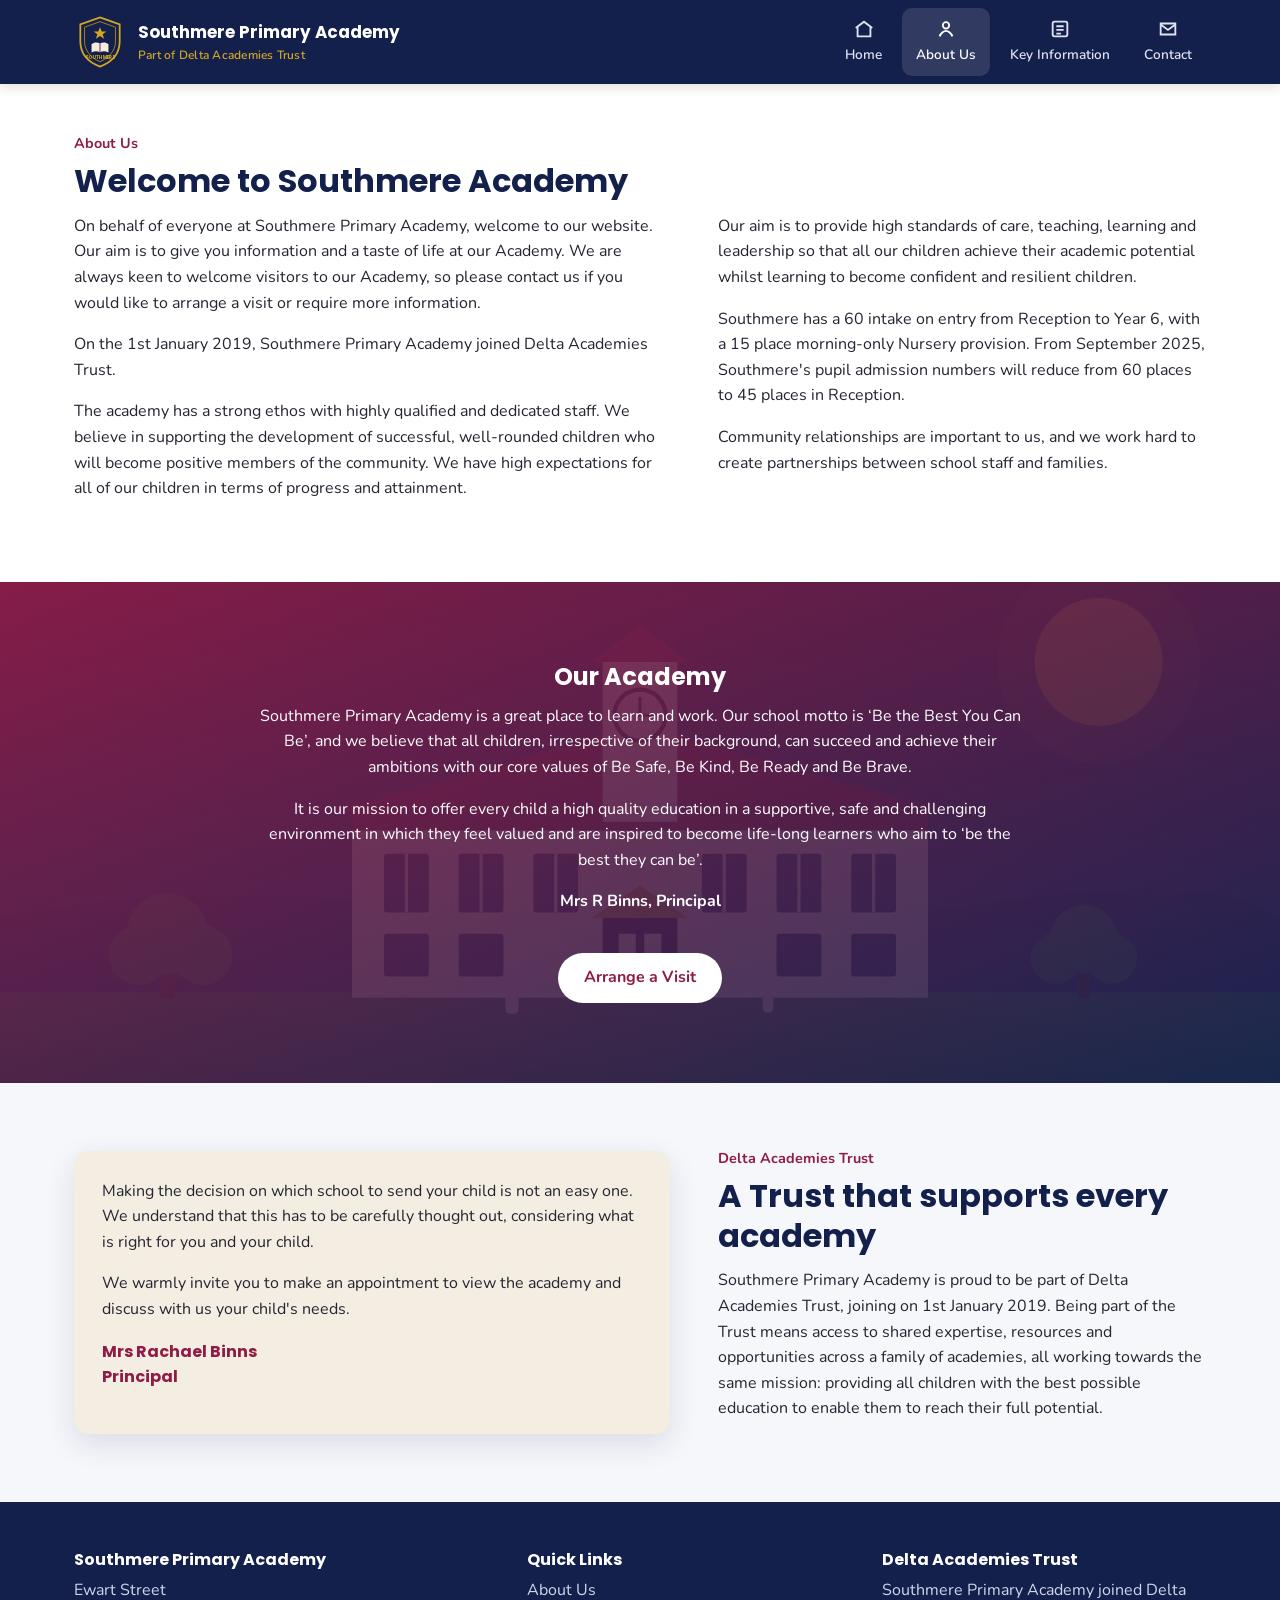
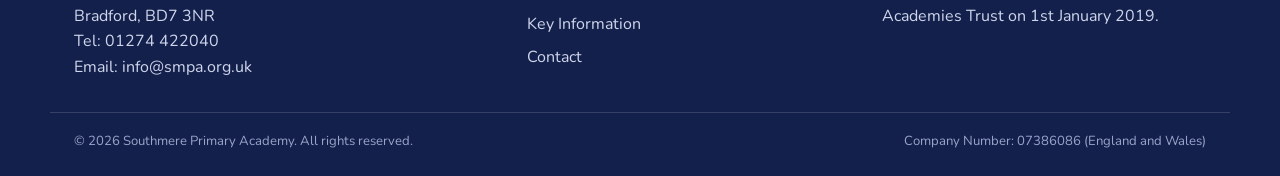
==== about.html @ 52278a7e "Move site files to repo root for GitHub Pages" ====
<!DOCTYPE html>
<html lang="en">
<head>
<meta charset="UTF-8">
<meta name="viewport" content="width=device-width, initial-scale=1.0">
<title>About Us | Southmere Primary Academy</title>
<meta name="description" content="Learn about Southmere Primary Academy, our ethos, our Principal, and Delta Academies Trust.">
<link rel="stylesheet" href="css/style.css">
</head>
<body>

<a class="skip-link" href="#main">Skip to main content</a>

<header class="site-header">
  <div class="container">
    <a class="brand" href="index.html">
      <svg class="brand-logo" viewBox="0 0 64 74" xmlns="http://www.w3.org/2000/svg" aria-hidden="true">
        <path d="M32 2 L60 12 V36 C60 54 48 66 32 72 C16 66 4 54 4 36 V12 Z" fill="#14204c" stroke="#d3a625" stroke-width="2.5"/>
        <path d="M32 8 L54 16 V36 C54 50 44 60 32 65 C20 60 10 50 10 36 V16 Z" fill="none" stroke="#d3a625" stroke-width="1"/>
        <polygon points="32,16 34.5,22 41,22 35.8,26 37.8,32.5 32,28.5 26.2,32.5 28.2,26 23,22 29.5,22" fill="#d3a625"/>
        <path d="M20 40 C24 37 28 37 32 39 C36 37 40 37 44 40 V52 C40 49.5 36 49.5 32 51.5 C28 49.5 24 49.5 20 52 Z" fill="#f4ede1"/>
        <line x1="32" y1="39" x2="32" y2="51.5" stroke="#8f1c47" stroke-width="1.4"/>
        <text x="32" y="61" text-anchor="middle" font-family="Poppins, sans-serif" font-size="6.2" font-weight="700" fill="#d3a625" letter-spacing="0.5">SOUTHMERE</text>
      </svg>
      <span class="brand-text">
        <span class="name">Southmere Primary Academy</span>
        <span class="trust">Part of Delta Academies Trust</span>
      </span>
    </a>

    <button class="nav-toggle" aria-label="Open menu" aria-expanded="false">
      <svg viewBox="0 0 24 24" fill="none" stroke="currentColor" stroke-width="2" aria-hidden="true"><path d="M3 6h18M3 12h18M3 18h18"/></svg>
    </button>

    <nav class="main-nav" aria-label="Primary">
      <ul>
        <li><a href="index.html">
          <svg viewBox="0 0 24 24" fill="none" stroke="currentColor" stroke-width="2" aria-hidden="true"><path d="M3 11l9-7 9 7"/><path d="M5 10v10h14V10"/></svg>
          Home
        </a></li>
        <li><a href="about.html" aria-current="page">
          <svg viewBox="0 0 24 24" fill="none" stroke="currentColor" stroke-width="2" aria-hidden="true"><circle cx="12" cy="8" r="3.5"/><path d="M5 20c1.5-4 5-6 7-6s5.5 2 7 6"/></svg>
          About Us
        </a></li>
        <li><a href="key-information.html">
          <svg viewBox="0 0 24 24" fill="none" stroke="currentColor" stroke-width="2" aria-hidden="true"><rect x="4" y="4" width="16" height="16" rx="2"/><path d="M8 9h8M8 13h8M8 17h5"/></svg>
          Key Information
        </a></li>
        <li><a href="contact.html">
          <svg viewBox="0 0 24 24" fill="none" stroke="currentColor" stroke-width="2" aria-hidden="true"><path d="M4 6h16v12H4z"/><path d="M4 7l8 6 8-6"/></svg>
          Contact
        </a></li>
      </ul>
    </nav>
  </div>
</header>

<main id="main">

  <section class="section section-alt" style="padding-top:48px;">
    <div class="container">
      <span class="eyebrow">About Us</span>
      <h1 class="section-heading">Welcome to Southmere Academy</h1>
      <div class="two-col" style="align-items:flex-start;">
        <div>
          <p>On behalf of everyone at Southmere Primary Academy, welcome to our website. Our aim is to give you information and a taste of life at our Academy. We are always keen to welcome visitors to our Academy, so please contact us if you would like to arrange a visit or require more information.</p>
          <p>On the 1st January 2019, Southmere Primary Academy joined Delta Academies Trust.</p>
          <p>The academy has a strong ethos with highly qualified and dedicated staff. We believe in supporting the development of successful, well-rounded children who will become positive members of the community. We have high expectations for all of our children in terms of progress and attainment.</p>
        </div>
        <div>
          <p>Our aim is to provide high standards of care, teaching, learning and leadership so that all our children achieve their academic potential whilst learning to become confident and resilient children.</p>
          <p>Southmere has a 60 intake on entry from Reception to Year 6, with a 15 place morning-only Nursery provision. From September 2025, Southmere's pupil admission numbers will reduce from 60 places to 45 places in Reception.</p>
          <p>Community relationships are important to us, and we work hard to create partnerships between school staff and families.</p>
        </div>
      </div>
    </div>
  </section>

  <section class="quote-banner">
    <img class="hero-illustration" src="assets/hero-illustration.svg" alt="" role="presentation">

    <div class="container">
      <h2>Our Academy</h2>
      <p>Southmere Primary Academy is a great place to learn and work. Our school motto is &lsquo;Be the Best You Can Be&rsquo;, and we believe that all children, irrespective of their background, can succeed and achieve their ambitions with our core values of Be Safe, Be Kind, Be Ready and Be Brave.</p>
      <p>It is our mission to offer every child a high quality education in a supportive, safe and challenging environment in which they feel valued and are inspired to become life-long learners who aim to &lsquo;be the best they can be&rsquo;.</p>
      <p style="font-weight:700;">Mrs R Binns, Principal</p>
      <a class="cta-white" href="contact.html">Arrange a Visit</a>
    </div>
  </section>

  <section class="section">
    <div class="container two-col">
      <div class="principal-card">
        <p>Making the decision on which school to send your child is not an easy one. We understand that this has to be carefully thought out, considering what is right for you and your child.</p>
        <p>We warmly invite you to make an appointment to view the academy and discuss with us your child's needs.</p>
        <p class="signature">Mrs Rachael Binns<br>Principal</p>
      </div>
      <div>
        <span class="eyebrow">Delta Academies Trust</span>
        <h2 class="section-heading">A Trust that supports every academy</h2>
        <p>Southmere Primary Academy is proud to be part of Delta Academies Trust, joining on 1st January 2019. Being part of the Trust means access to shared expertise, resources and opportunities across a family of academies, all working towards the same mission: providing all children with the best possible education to enable them to reach their full potential.</p>
      </div>
    </div>
  </section>

</main>

<footer class="site-footer">
  <div class="container footer-grid">
    <div>
      <h4>Southmere Primary Academy</h4>
      <address>
        Ewart Street<br>
        Bradford, BD7 3NR<br>
        Tel: <a href="tel:01274422040">01274 422040</a><br>
        Email: <a href="mailto:info@smpa.org.uk">info@smpa.org.uk</a>
      </address>
    </div>
    <div>
      <h4>Quick Links</h4>
      <ul>
        <li><a href="about.html">About Us</a></li>
        <li><a href="key-information.html">Key Information</a></li>
        <li><a href="contact.html">Contact</a></li>
      </ul>
    </div>
    <div>
      <h4>Delta Academies Trust</h4>
      <p>Southmere Primary Academy joined Delta Academies Trust on 1st January 2019.</p>
    </div>
  </div>
  <div class="container footer-bottom">
    <span>&copy; 2026 Southmere Primary Academy. All rights reserved.</span>
    <span>Company Number: 07386086 (England and Wales)</span>
  </div>
</footer>

<script src="js/main.js"></script>
</body>
</html>
---- css/style.css ----
/* ============================================
   Southmere Primary Academy
   Plain CSS - no frameworks. Flexbox + Grid.
   ============================================ */

@import url('https://fonts.googleapis.com/css2?family=Nunito:wght@400;600;700;800&family=Poppins:wght@600;700;800&display=swap');

:root {
  --navy: #14204c;
  --navy-light: #233a7a;
  --gold: #d3a625;
  --maroon: #8f1c47;
  --cream: #f4ede1;
  --bg: #f6f7fb;
  --text: #232631;
  --text-light: #5c6070;
  --radius: 14px;
  --max-width: 1180px;
  --shadow: 0 10px 30px rgba(20, 32, 76, 0.12);
}

* { box-sizing: border-box; }

html { scroll-behavior: smooth; }

body {
  margin: 0;
  font-family: 'Nunito', sans-serif;
  color: var(--text);
  background: var(--bg);
  line-height: 1.6;
}

h1, h2, h3, h4 {
  font-family: 'Poppins', sans-serif;
  color: var(--navy);
  margin: 0 0 0.5em;
  line-height: 1.25;
}

p { margin: 0 0 1em; }

a { color: inherit; text-decoration: none; }

img, svg { max-width: 100%; display: block; }

.container {
  width: 100%;
  max-width: var(--max-width);
  margin: 0 auto;
  padding: 0 24px;
}

.visually-hidden {
  position: absolute;
  width: 1px; height: 1px;
  overflow: hidden;
  clip: rect(0 0 0 0);
  white-space: nowrap;
}

/* ---------- Skip link ---------- */
.skip-link {
  position: absolute;
  left: -999px;
  top: 0;
  background: var(--gold);
  color: var(--navy);
  padding: 10px 16px;
  z-index: 999;
  font-weight: 700;
  border-radius: 0 0 8px 0;
}
.skip-link:focus { left: 0; }

/* ---------- Header ---------- */
.site-header {
  background: var(--navy);
  position: sticky;
  top: 0;
  z-index: 100;
  box-shadow: 0 2px 12px rgba(0,0,0,0.15);
}

.site-header .container {
  display: flex;
  align-items: center;
  justify-content: space-between;
  gap: 20px;
  min-height: 84px;
}

.brand {
  display: flex;
  align-items: center;
  gap: 12px;
  color: #fff;
}

.brand-logo { width: 52px; height: 52px; flex-shrink: 0; }

.brand-text { display: flex; flex-direction: column; }
.brand-text .name { font-family: 'Poppins', sans-serif; font-weight: 700; font-size: 1.05rem; color: #fff; }
.brand-text .trust { font-size: 0.75rem; color: var(--gold); font-weight: 600; letter-spacing: 0.02em; }

.main-nav ul {
  list-style: none;
  display: flex;
  gap: 6px;
  margin: 0;
  padding: 0;
}

.main-nav a {
  display: flex;
  flex-direction: column;
  align-items: center;
  gap: 4px;
  color: #dfe4f5;
  font-size: 0.85rem;
  font-weight: 600;
  padding: 10px 14px;
  border-radius: 10px;
  transition: background 0.2s ease, color 0.2s ease;
}

.main-nav a svg { width: 22px; height: 22px; }

.main-nav a:hover,
.main-nav a:focus-visible,
.main-nav a[aria-current="page"] {
  background: rgba(255,255,255,0.12);
  color: #fff;
}

.nav-toggle {
  display: none;
  background: none;
  border: 2px solid rgba(255,255,255,0.4);
  border-radius: 8px;
  width: 44px;
  height: 44px;
  color: #fff;
  cursor: pointer;
  align-items: center;
  justify-content: center;
}
.nav-toggle svg { width: 22px; height: 22px; }

/* ---------- Hero ---------- */
.hero {
  position: relative;
  color: #fff;
  overflow: hidden;
  min-height: 480px;
  display: flex;
  align-items: flex-end;
}

.hero-illustration {
  position: absolute;
  inset: 0;
  width: 100%;
  height: 100%;
  object-fit: cover;
}

.hero::after {
  content: "";
  position: absolute;
  inset: 0;
  background: linear-gradient(180deg, rgba(20,32,76,0.15) 0%, rgba(20,32,76,0.85) 100%);
}

.hero-content {
  position: relative;
  z-index: 2;
  padding-bottom: 48px;
  width: 100%;
}

.hero-eyebrow {
  font-weight: 700;
  color: var(--gold);
  margin-bottom: 6px;
  font-size: 1rem;
}

.hero h1 {
  color: #fff;
  font-size: clamp(1.8rem, 4vw, 2.8rem);
  max-width: 720px;
  margin-bottom: 18px;
}

.quick-links {
  display: flex;
  flex-wrap: wrap;
  gap: 12px;
}

.pill-btn {
  background: var(--navy-light);
  color: #fff;
  font-weight: 700;
  padding: 12px 22px;
  border-radius: 999px;
  font-size: 0.95rem;
  transition: transform 0.15s ease, background 0.15s ease;
  border: none;
  cursor: pointer;
}
.pill-btn:hover, .pill-btn:focus-visible { background: var(--gold); color: var(--navy); transform: translateY(-2px); }
.pill-btn.maroon { background: var(--maroon); }
.pill-btn.gold { background: var(--gold); color: var(--navy); }

/* ---------- Sections ---------- */
.section {
  padding: 64px 0;
}
.section-narrow { max-width: 760px; }
.section-alt { background: #fff; }

.section-heading {
  font-size: clamp(1.5rem, 3vw, 2rem);
  margin-bottom: 0.4em;
}

.eyebrow {
  color: var(--maroon);
  font-weight: 700;
  font-size: 0.9rem;
  margin-bottom: 6px;
  display: block;
}

/* Welcome / two column */
.two-col {
  display: grid;
  grid-template-columns: 1.1fr 0.9fr;
  gap: 48px;
  align-items: center;
}

.principal-card {
  background: var(--cream);
  border-radius: var(--radius);
  padding: 28px;
  box-shadow: var(--shadow);
}
.principal-card .signature { font-family: 'Poppins', sans-serif; font-weight: 700; color: var(--maroon); margin-top: 14px; }

/* Values grid */
.values-grid {
  display: grid;
  grid-template-columns: repeat(4, 1fr);
  gap: 20px;
  margin-top: 32px;
}

.value-card {
  background: #fff;
  border-radius: var(--radius);
  padding: 24px 18px;
  text-align: center;
  box-shadow: var(--shadow);
  border-top: 4px solid var(--gold);
}
.value-card:nth-child(2) { border-top-color: var(--maroon); }
.value-card:nth-child(3) { border-top-color: var(--navy-light); }
.value-card:nth-child(4) { border-top-color: var(--gold); }

.value-card svg { width: 40px; height: 40px; margin: 0 auto 12px; color: var(--navy); }
.value-card h3 { font-size: 1.05rem; margin-bottom: 6px; }
.value-card p { color: var(--text-light); font-size: 0.92rem; margin: 0; }

/* Info / feature cards */
.card-grid {
  display: grid;
  grid-template-columns: repeat(3, 1fr);
  gap: 24px;
  margin-top: 32px;
}

.feature-card {
  background: #fff;
  border-radius: var(--radius);
  padding: 26px;
  box-shadow: var(--shadow);
  display: flex;
  flex-direction: column;
  gap: 10px;
}
.feature-card .tag {
  align-self: flex-start;
  background: rgba(143, 28, 71, 0.1);
  color: var(--maroon);
  font-weight: 700;
  font-size: 0.75rem;
  padding: 4px 10px;
  border-radius: 999px;
}

/* Quote / maroon banner (matches the "Our Academy" style overlay) */
.quote-banner {
  position: relative;
  color: #fff;
  padding: 80px 0;
  text-align: center;
  overflow: hidden;
}
.quote-banner .hero-illustration {
  filter: saturate(0.8);
}
.quote-banner::after {
  content: "";
  position: absolute;
  inset: 0;
  background: linear-gradient(160deg, rgba(143,28,71,0.92), rgba(20,32,76,0.88));
}
.quote-banner .container { position: relative; z-index: 2; max-width: 820px; }
.quote-banner h2 { color: #fff; }
.quote-banner .cta-white {
  display: inline-block;
  margin-top: 22px;
  background: #fff;
  color: var(--maroon);
  font-weight: 700;
  padding: 12px 26px;
  border-radius: 999px;
}
.quote-banner .cta-white:hover { background: var(--gold); color: var(--navy); }

/* Info tiles page */
.info-grid {
  display: grid;
  grid-template-columns: repeat(3, 1fr);
  gap: 22px;
  margin-top: 32px;
}
.info-tile {
  background: #fff;
  border-radius: var(--radius);
  padding: 22px;
  box-shadow: var(--shadow);
  border-left: 5px solid var(--navy-light);
}
.info-tile h3 { font-size: 1.05rem; }
.info-tile p { color: var(--text-light); font-size: 0.92rem; margin: 0; }

/* Contact page */
.contact-grid {
  display: grid;
  grid-template-columns: 1fr 1fr;
  gap: 40px;
}
.contact-details dt { font-weight: 700; color: var(--navy); margin-top: 16px; font-family: 'Poppins', sans-serif; font-size: 0.85rem; text-transform: none; }
.contact-details dd { margin: 2px 0 0; color: var(--text-light); }

.map-placeholder {
  background: linear-gradient(135deg, var(--navy), var(--navy-light));
  border-radius: var(--radius);
  min-height: 260px;
  display: flex;
  align-items: center;
  justify-content: center;
  color: #dfe4f5;
  font-weight: 600;
  text-align: center;
  padding: 20px;
}

form.contact-form {
  display: flex;
  flex-direction: column;
  gap: 14px;
}
.contact-form label { font-weight: 700; font-size: 0.9rem; color: var(--navy); }
.contact-form input,
.contact-form textarea {
  font-family: inherit;
  font-size: 1rem;
  padding: 12px 14px;
  border: 1.5px solid #d6d9e5;
  border-radius: 10px;
  background: #fff;
}
.contact-form input:focus,
.contact-form textarea:focus {
  outline: 3px solid var(--gold);
  outline-offset: 1px;
  border-color: var(--navy-light);
}
.contact-form button {
  align-self: flex-start;
  margin-top: 6px;
}

/* ---------- Footer ---------- */
.site-footer {
  background: var(--navy);
  color: #cfd6ec;
  padding: 48px 0 24px;
}
.footer-grid {
  display: grid;
  grid-template-columns: 1.3fr 1fr 1fr;
  gap: 32px;
}
.site-footer h4 { color: #fff; font-size: 1rem; }
.site-footer address { font-style: normal; color: #cfd6ec; }
.site-footer ul { list-style: none; margin: 0; padding: 0; }
.site-footer li { margin-bottom: 8px; }
.site-footer a:hover { color: var(--gold); }
.footer-bottom {
  border-top: 1px solid rgba(255,255,255,0.15);
  margin-top: 32px;
  padding-top: 18px;
  font-size: 0.82rem;
  color: #9aa4c9;
  display: flex;
  flex-wrap: wrap;
  justify-content: space-between;
  gap: 10px;
}

/* ---------- Responsive ---------- */
@media (max-width: 900px) {
  .two-col { grid-template-columns: 1fr; }
  .values-grid { grid-template-columns: repeat(2, 1fr); }
  .card-grid { grid-template-columns: repeat(2, 1fr); }
  .info-grid { grid-template-columns: repeat(2, 1fr); }
  .contact-grid { grid-template-columns: 1fr; }
  .footer-grid { grid-template-columns: 1fr 1fr; }
}

@media (max-width: 720px) {
  .nav-toggle { display: flex; }
  .main-nav {
    position: fixed;
    inset: 84px 0 0 0;
    background: var(--navy);
    transform: translateX(100%);
    transition: transform 0.25s ease;
    overflow-y: auto;
  }
  .main-nav.open { transform: translateX(0); }
  .main-nav ul {
    flex-direction: column;
    padding: 20px;
    gap: 4px;
  }
  .main-nav a {
    flex-direction: row;
    justify-content: flex-start;
    font-size: 1rem;
    padding: 14px 12px;
  }
  .values-grid { grid-template-columns: 1fr 1fr; }
  .card-grid { grid-template-columns: 1fr; }
  .info-grid { grid-template-columns: 1fr; }
  .footer-grid { grid-template-columns: 1fr; }
  .hero { min-height: 420px; }
}

@media (max-width: 480px) {
  .values-grid { grid-template-columns: 1fr; }
  .quick-links { flex-direction: column; }
  .pill-btn { text-align: center; }
}

/* Reduced motion */
@media (prefers-reduced-motion: reduce) {
  html { scroll-behavior: auto; }
  * { transition: none !important; }
}
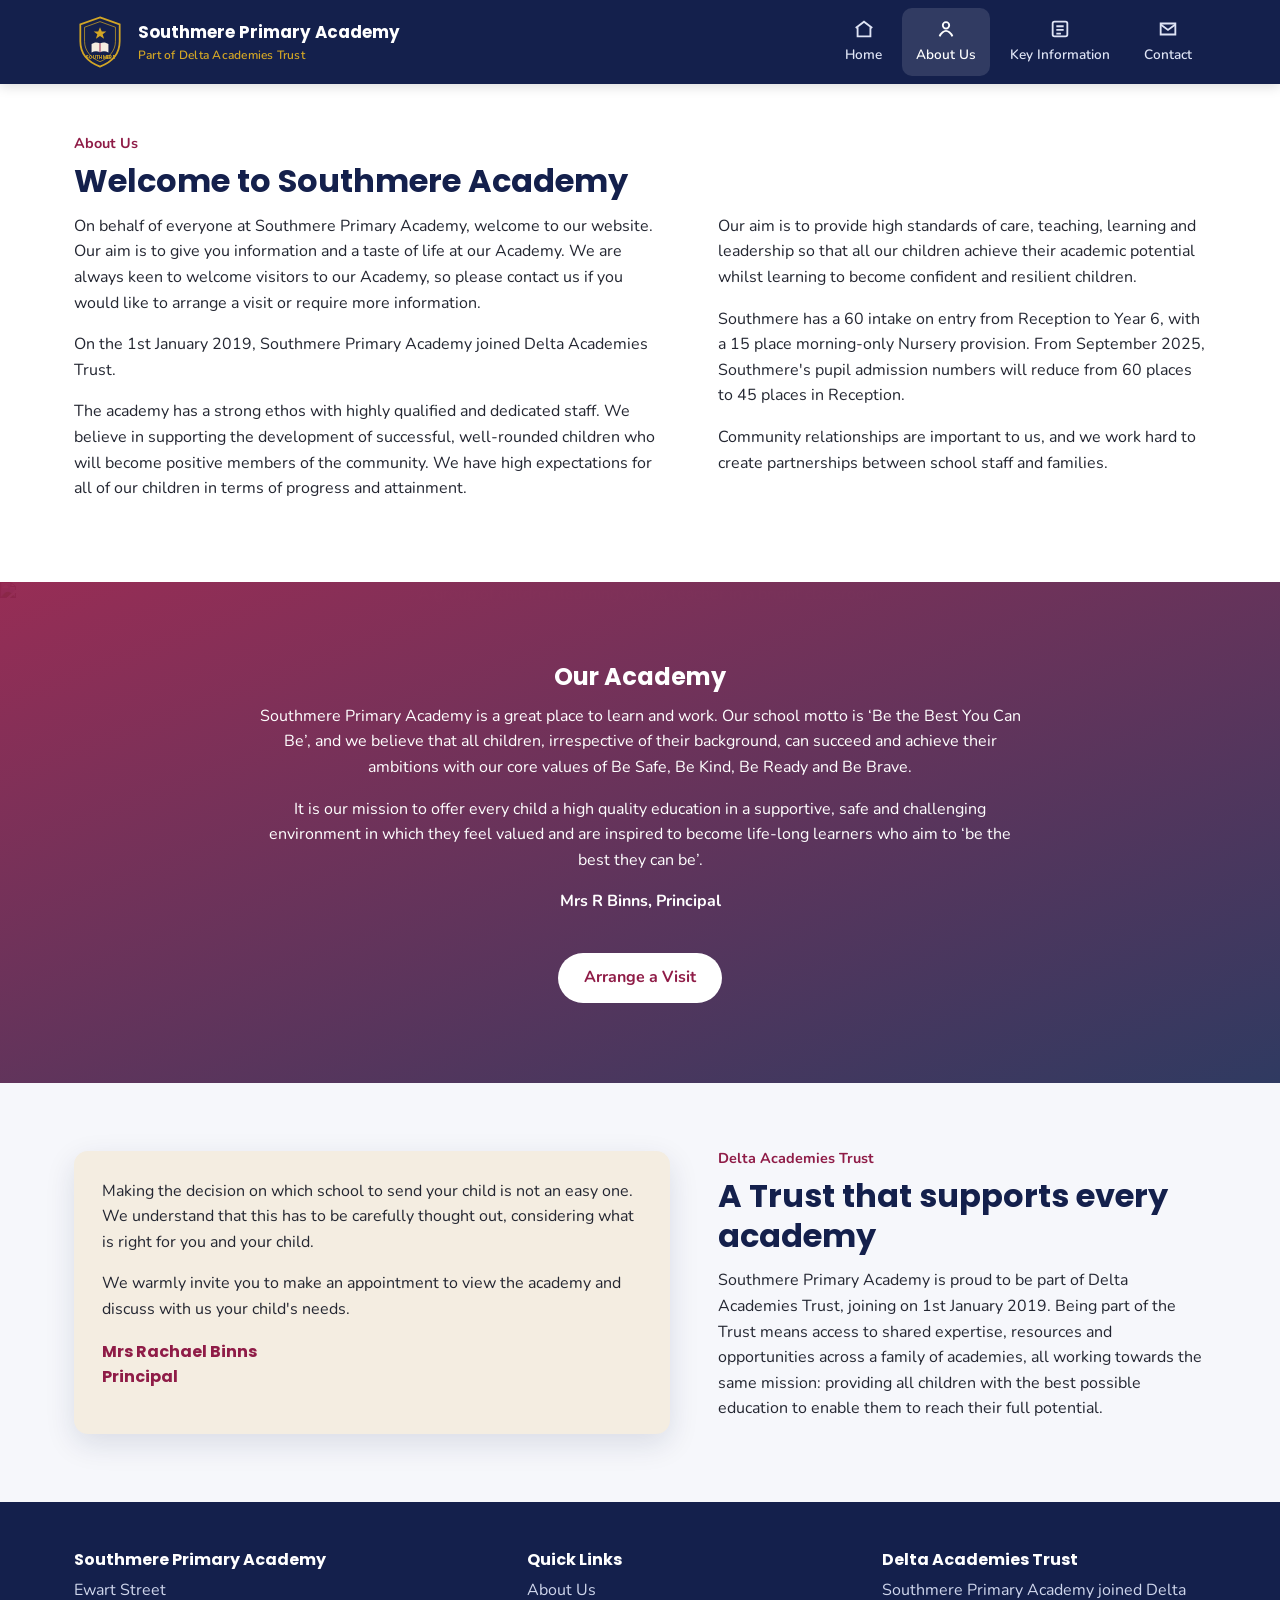
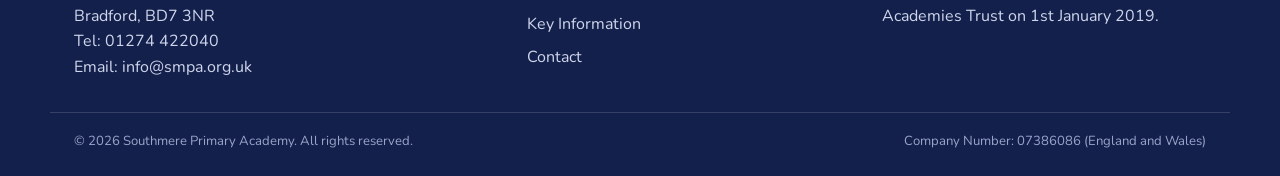
==== commit e6256f89: "Replace hero illustration with licensed classroom photos" ====
--- a/about.html
+++ b/about.html
@@ -77,7 +77,7 @@
   </section>
 
   <section class="quote-banner">
-    <img class="hero-illustration" src="assets/hero-illustration.svg" alt="" role="presentation">
+    <img class="hero-illustration" src="https://images.pexels.com/photos/8923026/pexels-photo-8923026.jpeg?auto=compress&cs=tinysrgb&w=1600" alt="A group of children learning with a teacher in a bright classroom" loading="eager">
 
     <div class="container">
       <h2>Our Academy</h2>
